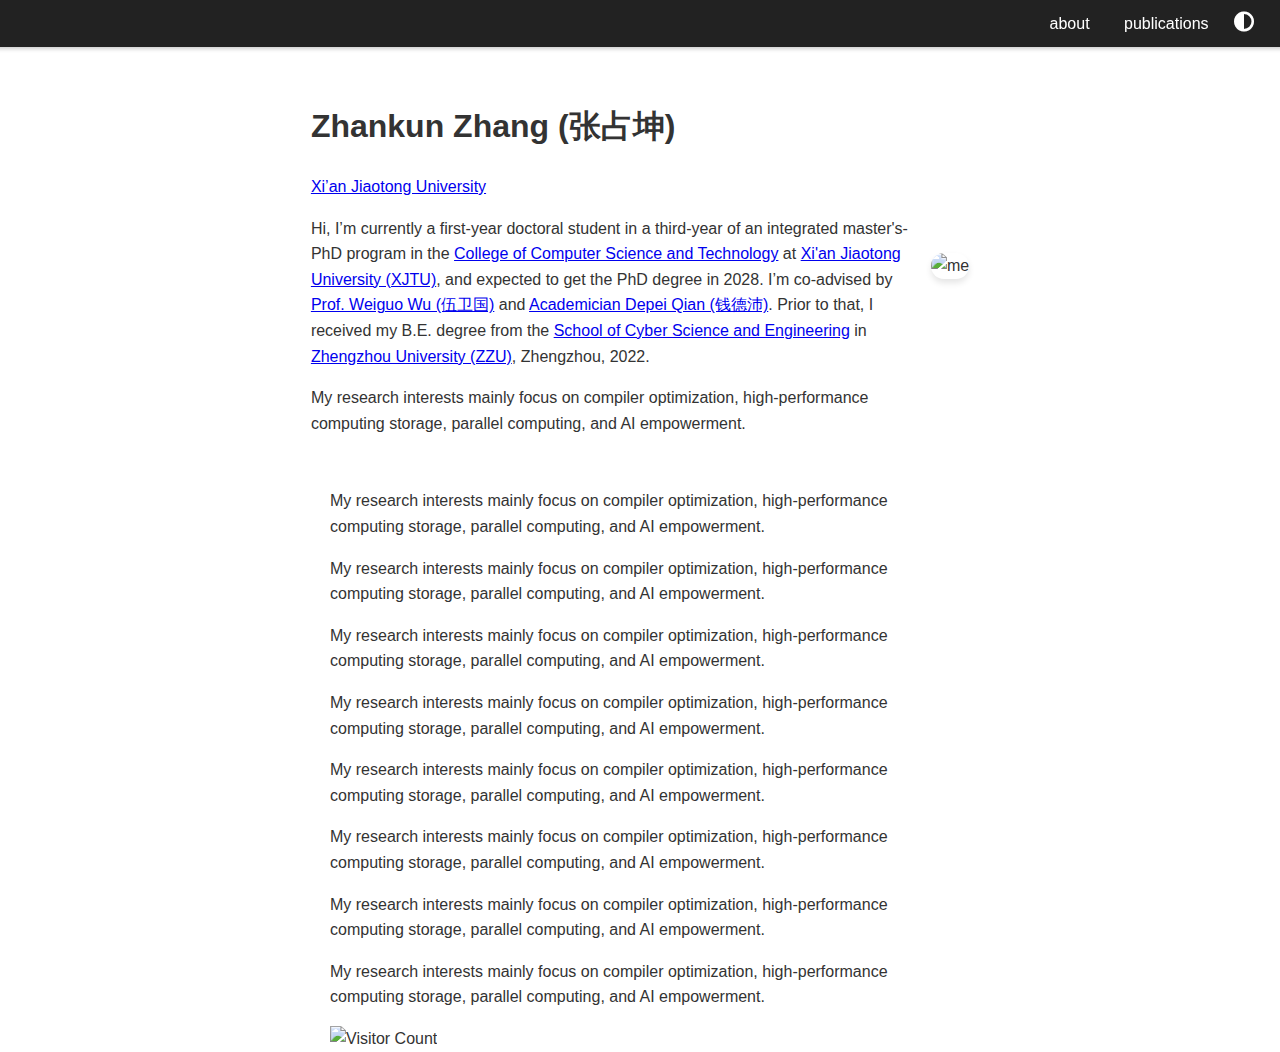
==== index.html @ d652e267 "Update index.html" ====
<!DOCTYPE html>
<html>
<head>
    <title>Zhankun Zhang (张占坤)</title>
    <link rel="stylesheet" href="css/styles.css">
    <link rel="stylesheet" href="https://cdnjs.cloudflare.com/ajax/libs/font-awesome/6.4.0/css/all.min.css">
</head>
<body>
    <nav class="navbar">
    <div class="right-align">
        <a href="#about">about</a>
        <a href="#publications">publications</a>
        <button id="theme-toggle" class="theme-icon">
            <i id="theme-icon" class="fas fa-adjust"></i>
        </button>
    </div>
    </nav>
    
    <div class="container">
        <div class="text-content">
            <h1>Zhankun Zhang (张占坤)</h1>
            <p><a href="https://www.xjtu.edu.cn/">Xi’an Jiaotong University</a></p>
            <p>Hi, I’m currently a first-year doctoral student in a third-year of an integrated master's-PhD program in the <a href="http://www.cs.xjtu.edu.cn/">College of Computer Science and Technology</a> at <a href="https://www.xjtu.edu.cn/">Xi'an Jiaotong University (XJTU)</a>, and expected to get the PhD degree in 2028. I’m co-advised by <a href="https://gr.xjtu.edu.cn/web/wgwu">Prof. Weiguo Wu (伍卫国)</a> and <a href="https://www.buaa.edu.cn/bh2024/info/1028/1595.htm">Academician Depei Qian (钱德沛)</a>. Prior to that, I received my B.E. degree from the <a href="http://softschool.zzu.edu.cn/">School of Cyber Science and Engineering</a> in <a href="https://www.zzu.edu.cn/">Zhengzhou University (ZZU)</a>, Zhengzhou, 2022.</p>
            <p>My research interests mainly focus on compiler optimization, high-performance computing storage, parallel computing, and AI empowerment.</p>
        </div>
        <div class="image-content">
            <img src="https://raw.githubusercontent.com/PHDZhangZK/phdzhangzk.github.io/main/images/me.jpg" alt="me" class="rounded-image">
        </div>
    </div>
    
        <div class="text-content">
            <p>My research interests mainly focus on compiler optimization, high-performance computing storage, parallel computing, and AI empowerment.</p>
            <p>My research interests mainly focus on compiler optimization, high-performance computing storage, parallel computing, and AI empowerment.</p>
            <p>My research interests mainly focus on compiler optimization, high-performance computing storage, parallel computing, and AI empowerment.</p>
            <p>My research interests mainly focus on compiler optimization, high-performance computing storage, parallel computing, and AI empowerment.</p>
            <p>My research interests mainly focus on compiler optimization, high-performance computing storage, parallel computing, and AI empowerment.</p>
            <p>My research interests mainly focus on compiler optimization, high-performance computing storage, parallel computing, and AI empowerment.</p>
            <p>My research interests mainly focus on compiler optimization, high-performance computing storage, parallel computing, and AI empowerment.</p>
            <p>My research interests mainly focus on compiler optimization, high-performance computing storage, parallel computing, and AI empowerment.</p>
            <img src="https://profile-counter.glitch.me/PHDZhangZK/count.svg" alt="Visitor Count">
        </div>
    

    <!-- 引入 JavaScript 文件 -->
    <script src="js/theme.js"></script>
</body>
</html>
---- css/styles.css ----
body {
    background-color: #ffffff; /* 默认浅色模式为纯白色 */
    color: #333;
    font-family: Arial, sans-serif;
    line-height: 1.6;
    margin: 0;
    padding: 0;
    display: flex;
    flex-direction: column;
    align-items: center;
    padding-top: 60px; /* 顶部留出导航栏空间 */
    transition: background-color 0.3s, color 0.3s;
}

.navbar {
    position: fixed;
    top: 0;
    width: 100%;
    background-color: #222;
    display: flex;
    justify-content: space-between;
    align-items: center;
    padding: 10px 20px;
    box-shadow: 0 2px 4px rgba(0, 0, 0, 0.2);
    z-index: 1000;
}

.navbar a {
    color: #fff;
    margin: 0 15px;
    text-decoration: none;
}

.navbar a:hover {
    text-decoration: underline;
}

.navbar .right-align {
    margin-left: auto;
    padding-right: 20px; /* 与正文相同的右边距 */
}

.theme-icon {
    background: none;
    border: none;
    cursor: pointer;
    outline: none;
    color: #fff;
    font-size: 20px;
}

.container {
    display: flex;
    align-items: center;
    justify-content: center;
    padding: 20px;
    max-width: 1200px; /* 设置页面内容的最大宽度 */
    width: 100%; /* 使内容占满整个可用宽度 */
    margin: 0 auto; /* 自动设置左右边距 */
}

.text-content {
    max-width: 600px;
    margin-right: 20px;
    flex: 1;
}

.image-content {
    flex-shrink: 0;
}

.rounded-image {
    border-radius: 15px;
    width: 200px;
    height: auto;
    box-shadow: 0px 4px 6px rgba(0, 0, 0, 0.1);
}

/* 深色模式：纯黑背景 */
body.dark-mode {
    background-color: #000000; /* 设置为纯黑色 */
    color: #ffffff; /* 文字颜色变为白色 */
}

@media (prefers-color-scheme: dark) {
    body.system-mode {
        background-color: #000000; /* 系统跟随下的深色模式 */
        color: #ffffff;
    }
}

@media (prefers-color-scheme: light) {
    body.system-mode {
        background-color: #ffffff; /* 系统跟随下的浅色模式 */
        color: #333;
    }
}
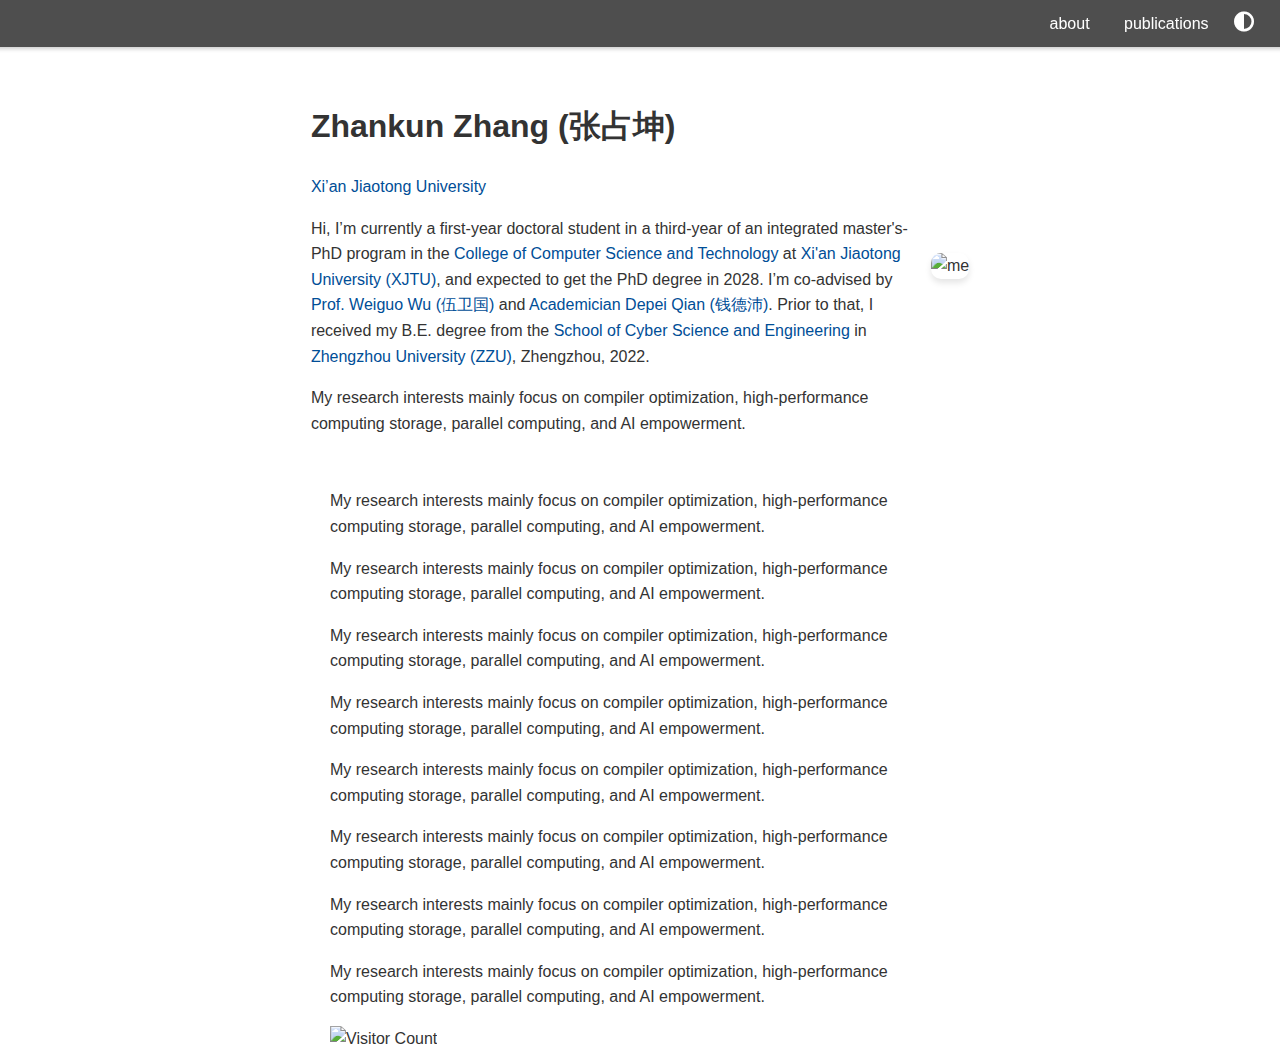
==== commit 90714af7: "Update index.html" ====
--- a/index.html
+++ b/index.html
@@ -18,7 +18,7 @@
     
     <div class="container">
         <div class="text-content">
-            <h1>Zhankun Zhang (张占坤)</h1>
+            <h1><b>Zhankun</b> Zhang (张占坤)</h1>
             <p><a href="https://www.xjtu.edu.cn/">Xi’an Jiaotong University</a></p>
             <p>Hi, I’m currently a first-year doctoral student in a third-year of an integrated master's-PhD program in the <a href="http://www.cs.xjtu.edu.cn/">College of Computer Science and Technology</a> at <a href="https://www.xjtu.edu.cn/">Xi'an Jiaotong University (XJTU)</a>, and expected to get the PhD degree in 2028. I’m co-advised by <a href="https://gr.xjtu.edu.cn/web/wgwu">Prof. Weiguo Wu (伍卫国)</a> and <a href="https://www.buaa.edu.cn/bh2024/info/1028/1595.htm">Academician Depei Qian (钱德沛)</a>. Prior to that, I received my B.E. degree from the <a href="http://softschool.zzu.edu.cn/">School of Cyber Science and Engineering</a> in <a href="https://www.zzu.edu.cn/">Zhengzhou University (ZZU)</a>, Zhengzhou, 2022.</p>
             <p>My research interests mainly focus on compiler optimization, high-performance computing storage, parallel computing, and AI empowerment.</p>
--- a/css/styles.css
+++ b/css/styles.css
@@ -1,7 +1,7 @@
 body {
     background-color: #ffffff; /* 默认浅色模式为纯白色 */
     color: #333;
-    font-family: Arial, sans-serif;
+    font-family: Arial, sans-serif, "DengXian", "Microsoft YaHei";
     line-height: 1.6;
     margin: 0;
     padding: 0;
@@ -16,7 +16,7 @@
     position: fixed;
     top: 0;
     width: 100%;
-    background-color: #222;
+    background-color: rgba(34, 34, 34, 0.8); /* 半透明背景颜色 */
     display: flex;
     justify-content: space-between;
     align-items: center;
@@ -28,11 +28,32 @@
 .navbar a {
     color: #fff;
     margin: 0 15px;
-    text-decoration: none;
+    text-decoration: none; /* 去掉导航栏中的下划线 */
 }
 
 .navbar a:hover {
-    text-decoration: underline;
+    text-decoration: underline; /* 悬停时显示下划线 */
+}
+
+/* 按钮和链接样式 */
+.theme-icon,
+.navbar a {
+    color: #fff;
+    transition: color 0.3s; /* 平滑过渡效果 */
+}
+
+/* 悬停时变为 #004E97 */
+.theme-icon:hover,
+.navbar a:hover {
+    color: #004E97;
+}
+
+/* 按钮选中时（聚焦或激活）显示为蓝色 */
+.theme-icon:focus,
+.theme-icon:active,
+.navbar a:focus,
+.navbar a:active {
+    color: blue;
 }
 
 .navbar .right-align {
@@ -45,8 +66,8 @@
     border: none;
     cursor: pointer;
     outline: none;
-    color: #fff;
     font-size: 20px;
+    opacity: 1; /* 保持按钮完全不透明 */
 }
 
 .container {
@@ -70,10 +91,20 @@
 }
 
 .rounded-image {
-    border-radius: 15px;
-    width: 200px;
+    border-radius: 10px;
+    width: 280px;
     height: auto;
     box-shadow: 0px 4px 6px rgba(0, 0, 0, 0.1);
+}
+
+/* 正文中的链接样式 */
+.text-content a {
+    color: #004E97; /* 设置正文链接的颜色 */
+    text-decoration: none; /* 去掉下划线 */
+}
+
+.text-content a:hover {
+    text-decoration: underline; /* 悬停时加下划线 */
 }
 
 /* 深色模式：纯黑背景 */
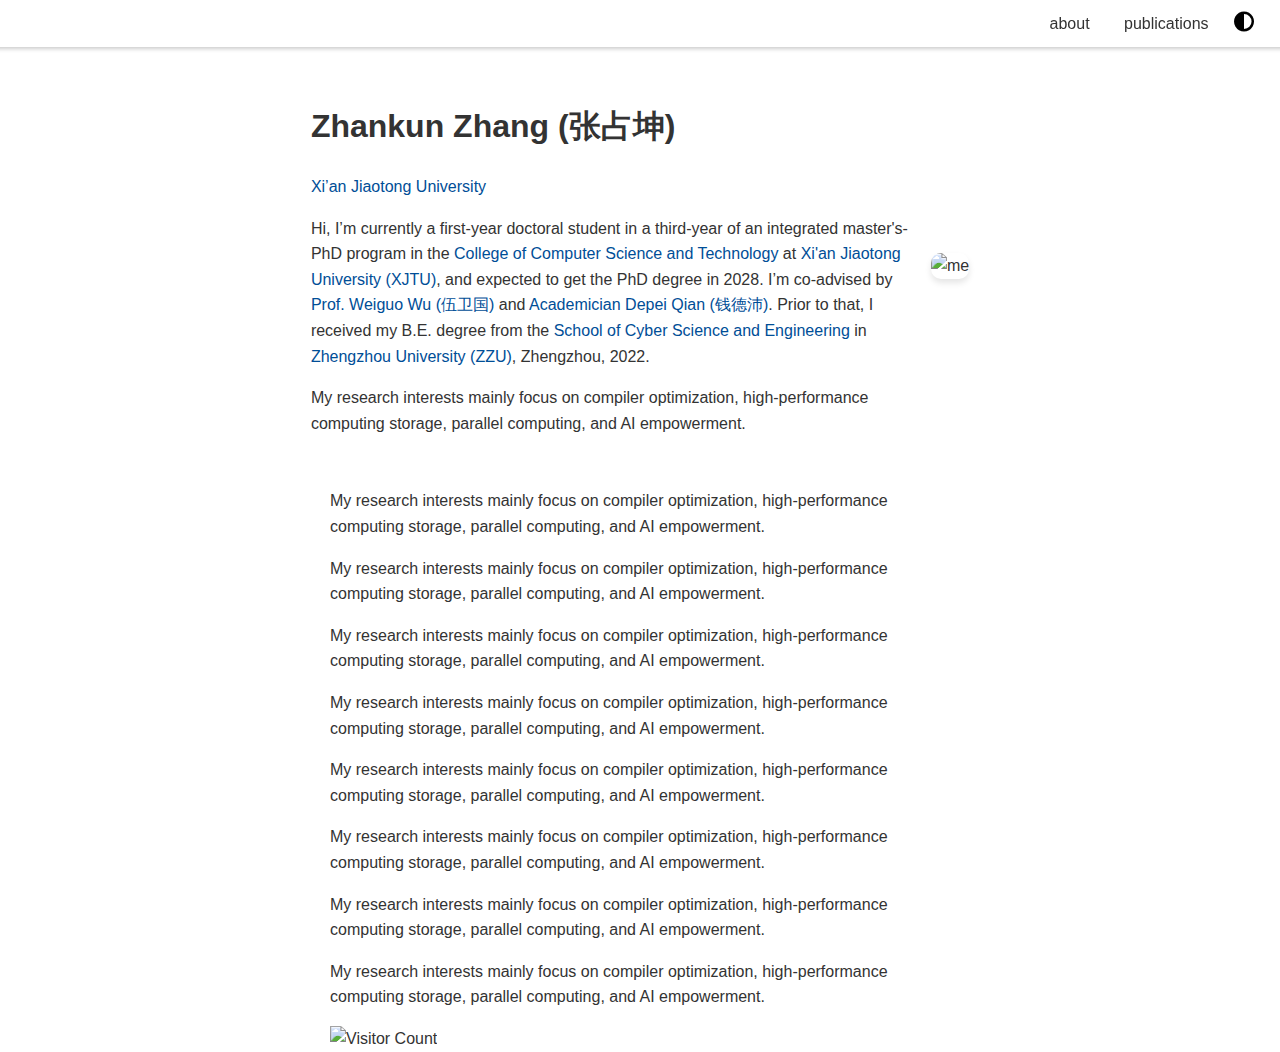
==== commit b277e714: "Update index.html" ====
--- a/index.html
+++ b/index.html
@@ -8,7 +8,7 @@
 <body>
     <nav class="navbar">
     <div class="right-align">
-        <a href="#about">about</a>
+        <a href="" class="active">about</a>
         <a href="#publications">publications</a>
         <button id="theme-toggle" class="theme-icon">
             <i id="theme-icon" class="fas fa-adjust"></i>
--- a/css/styles.css
+++ b/css/styles.css
@@ -1,7 +1,7 @@
 body {
     background-color: #ffffff; /* 默认浅色模式为纯白色 */
     color: #333;
-    font-family: Arial, sans-serif, "DengXian", "Microsoft YaHei";
+    font-family: Arial, sans-serif, "DengXian", "Microsoft YaHei"; /* 优先使用等线字体 */
     line-height: 1.6;
     margin: 0;
     padding: 0;
@@ -12,62 +12,72 @@
     transition: background-color 0.3s, color 0.3s;
 }
 
+/* 默认导航栏样式 */
 .navbar {
     position: fixed;
     top: 0;
     width: 100%;
-    background-color: rgba(34, 34, 34, 0.8); /* 半透明背景颜色 */
     display: flex;
     justify-content: space-between;
     align-items: center;
     padding: 10px 20px;
     box-shadow: 0 2px 4px rgba(0, 0, 0, 0.2);
     z-index: 1000;
+    transition: background-color 0.3s, color 0.3s;
 }
 
-.navbar a {
+/* 深色主题下的导航栏 */
+body.dark-mode .navbar {
+    background-color: rgba(34, 34, 34, 0.8); /* 深色背景，半透明 */
     color: #fff;
-    margin: 0 15px;
-    text-decoration: none; /* 去掉导航栏中的下划线 */
 }
 
-.navbar a:hover {
-    text-decoration: underline; /* 悬停时显示下划线 */
+/* 浅色主题下的导航栏 */
+body.light-mode .navbar {
+    background-color: rgba(255, 255, 255, 0.95); /* 浅色背景，白色半透明 */
+    color: #333;
+    border-bottom: 1px solid #eaeaea; /* 增加一个浅色的底边框 */
+}
+
+/* 导航栏链接样式 */
+.navbar a {
+    color: inherit; /* 继承导航栏的文字颜色 */
+    margin: 0 15px;
+    text-decoration: none;
+}
+
+/* 深色主题中的选中和悬停颜色 */
+body.dark-mode .navbar a.active,
+body.dark-mode .navbar a:hover {
+    color: #004E97; /* 深蓝色 */
+}
+
+/* 浅色主题中的选中和悬停颜色 */
+body.light-mode .navbar a.active,
+body.light-mode .navbar a:hover {
+    color: #C8161E; /* 浅色主题使用红色 */
 }
 
 /* 按钮和链接样式 */
 .theme-icon,
 .navbar a {
-    color: #fff;
     transition: color 0.3s; /* 平滑过渡效果 */
 }
 
-/* 悬停时变为 #004E97 */
-.theme-icon:hover,
-.navbar a:hover {
-    color: #004E97;
+/* 悬停时变色，但选中时不变色 */
+.theme-icon:hover {
+    color: #004E97; /* 悬停时显示为蓝色 */
 }
 
-/* 按钮选中时（聚焦或激活）显示为蓝色 */
+/* 保持按钮在激活状态下不变色 */
 .theme-icon:focus,
-.theme-icon:active,
-.navbar a:focus,
-.navbar a:active {
-    color: blue;
+.theme-icon:active {
+    color: inherit; /* 保持按钮的原始颜色不变 */
 }
 
 .navbar .right-align {
     margin-left: auto;
     padding-right: 20px; /* 与正文相同的右边距 */
-}
-
-.theme-icon {
-    background: none;
-    border: none;
-    cursor: pointer;
-    outline: none;
-    font-size: 20px;
-    opacity: 1; /* 保持按钮完全不透明 */
 }
 
 .container {
@@ -78,6 +88,16 @@
     max-width: 1200px; /* 设置页面内容的最大宽度 */
     width: 100%; /* 使内容占满整个可用宽度 */
     margin: 0 auto; /* 自动设置左右边距 */
+}
+
+
+.theme-icon {
+    background: none;
+    border: none;
+    cursor: pointer;
+    outline: none;
+    font-size: 20px;
+    opacity: 1; /* 保持按钮完全不透明 */
 }
 
 .text-content {
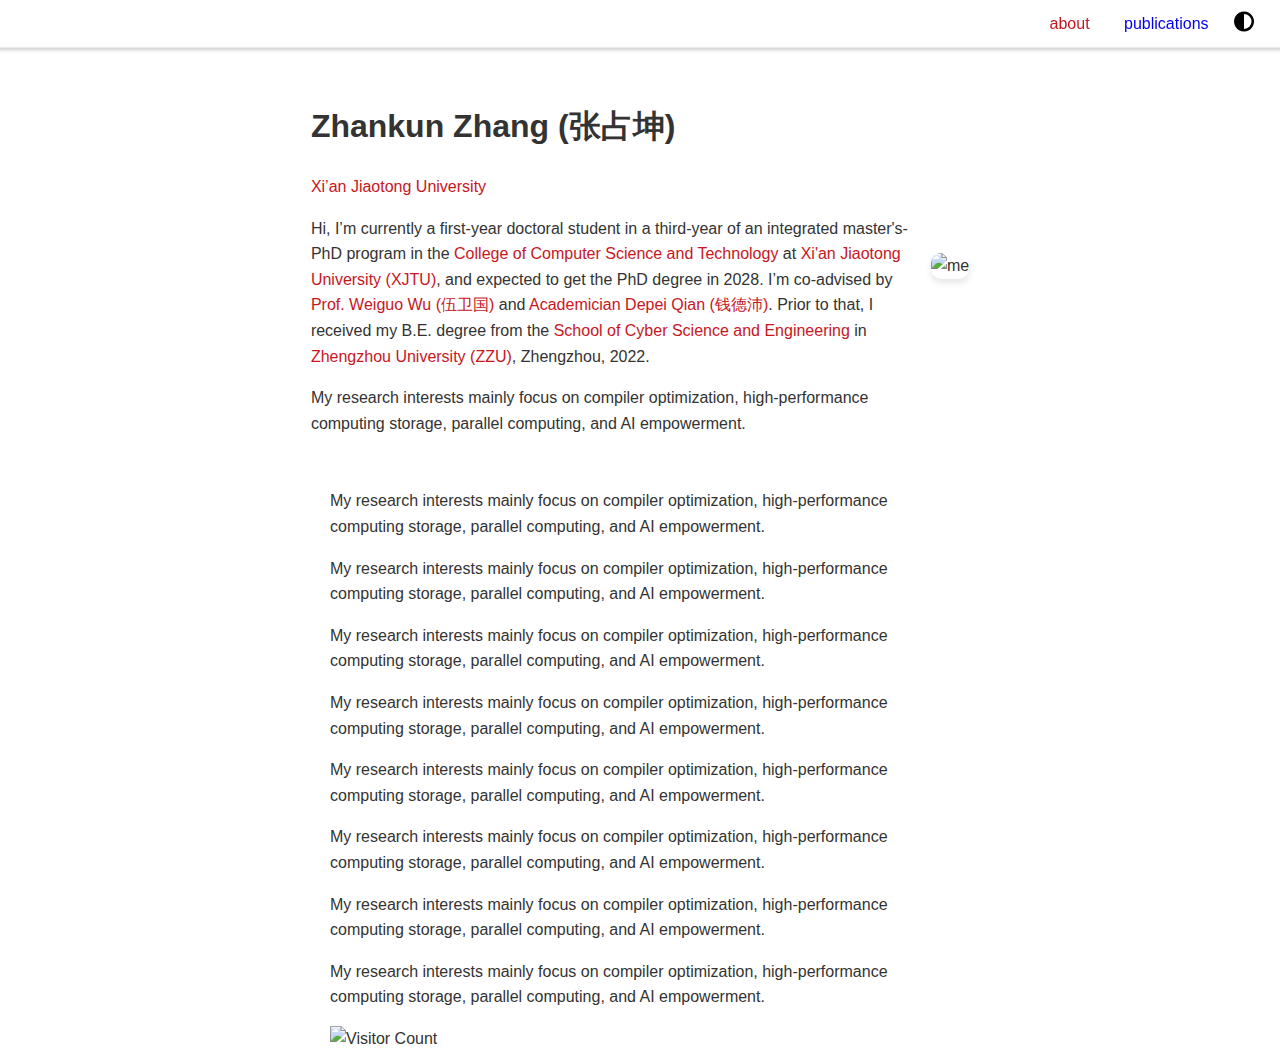
==== commit 3c6d062c: "Update index.html" ====
--- a/index.html
+++ b/index.html
@@ -18,7 +18,7 @@
     
     <div class="container">
         <div class="text-content">
-            <h1><b>Zhankun</b> Zhang (张占坤)</h1>
+            <h1><strong>Zhankun</strong> Zhang (张占坤)</h1>
             <p><a href="https://www.xjtu.edu.cn/">Xi’an Jiaotong University</a></p>
             <p>Hi, I’m currently a first-year doctoral student in a third-year of an integrated master's-PhD program in the <a href="http://www.cs.xjtu.edu.cn/">College of Computer Science and Technology</a> at <a href="https://www.xjtu.edu.cn/">Xi'an Jiaotong University (XJTU)</a>, and expected to get the PhD degree in 2028. I’m co-advised by <a href="https://gr.xjtu.edu.cn/web/wgwu">Prof. Weiguo Wu (伍卫国)</a> and <a href="https://www.buaa.edu.cn/bh2024/info/1028/1595.htm">Academician Depei Qian (钱德沛)</a>. Prior to that, I received my B.E. degree from the <a href="http://softschool.zzu.edu.cn/">School of Cyber Science and Engineering</a> in <a href="https://www.zzu.edu.cn/">Zhengzhou University (ZZU)</a>, Zhengzhou, 2022.</p>
             <p>My research interests mainly focus on compiler optimization, high-performance computing storage, parallel computing, and AI empowerment.</p>
--- a/css/styles.css
+++ b/css/styles.css
@@ -17,6 +17,7 @@
     position: fixed;
     top: 0;
     width: 100%;
+/* background-color: rgba(34, 34, 34, 0.8); /* 半透明背景颜色 */ 
     display: flex;
     justify-content: space-between;
     align-items: center;
@@ -27,35 +28,47 @@
 }
 
 /* 深色主题下的导航栏 */
-body.dark-mode .navbar {
+body.dark-mode .navbar, 
+body.system-dark .navbar {
     background-color: rgba(34, 34, 34, 0.8); /* 深色背景，半透明 */
     color: #fff;
+    border-bottom: 1px solid #1a1a1a; /* 增加一个浅色的底边框 */
 }
 
 /* 浅色主题下的导航栏 */
-body.light-mode .navbar {
-    background-color: rgba(255, 255, 255, 0.95); /* 浅色背景，白色半透明 */
+body.light-mode .navbar, 
+body.system-light .navbar {
+    background-color: rgba(255, 255, 255, 0.8); /* 浅色背景，白色半透明 */
     color: #333;
     border-bottom: 1px solid #eaeaea; /* 增加一个浅色的底边框 */
 }
 
-/* 导航栏链接样式 */
+ /* 导航栏链接样式 */
 .navbar a {
-    color: inherit; /* 继承导航栏的文字颜色 */
     margin: 0 15px;
     text-decoration: none;
 }
 
 /* 深色主题中的选中和悬停颜色 */
 body.dark-mode .navbar a.active,
-body.dark-mode .navbar a:hover {
+body.dark-mode .navbar a:hover,
+body.system-dark .navbar a.active,
+body.system-dark .navbar a:hover,
+body.dark-mode .theme-icon:hover,
+body.system-dark .theme-icon:hover{
     color: #004E97; /* 深蓝色 */
+    text-decoration: none;
 }
 
 /* 浅色主题中的选中和悬停颜色 */
 body.light-mode .navbar a.active,
-body.light-mode .navbar a:hover {
+body.light-mode .navbar a:hover,
+body.system-light .navbar a.active,
+body.system-light .navbar a:hover,
+body.light-mode .theme-icon:hover,
+body.system-light .theme-icon:hover{
     color: #C8161E; /* 浅色主题使用红色 */
+    text-decoration: none;
 }
 
 /* 按钮和链接样式 */
@@ -65,19 +78,33 @@
 }
 
 /* 悬停时变色，但选中时不变色 */
-.theme-icon:hover {
-    color: #004E97; /* 悬停时显示为蓝色 */
+/* .theme-icon:hover {
+    color: #004E97; 
+} */
+
+/* 保持按钮在激活状态下不变色 */
+body.system-light .theme-icon,
+body.light-mode .theme-icon{
+    color: #000000; 
 }
 
-/* 保持按钮在激活状态下不变色 */
-.theme-icon:focus,
-.theme-icon:active {
-    color: inherit; /* 保持按钮的原始颜色不变 */
+body.system-dark .theme-icon,
+body.light-dark .theme-icon{
+    color: #ffffff; 
 }
 
 .navbar .right-align {
     margin-left: auto;
     padding-right: 20px; /* 与正文相同的右边距 */
+}
+
+.theme-icon {
+    background: none;
+    border: none;
+    cursor: pointer;
+    outline: none;
+    font-size: 20px;
+    opacity: 1; /* 保持按钮完全不透明 */
 }
 
 .container {
@@ -88,16 +115,6 @@
     max-width: 1200px; /* 设置页面内容的最大宽度 */
     width: 100%; /* 使内容占满整个可用宽度 */
     margin: 0 auto; /* 自动设置左右边距 */
-}
-
-
-.theme-icon {
-    background: none;
-    border: none;
-    cursor: pointer;
-    outline: none;
-    font-size: 20px;
-    opacity: 1; /* 保持按钮完全不透明 */
 }
 
 .text-content {
@@ -118,8 +135,15 @@
 }
 
 /* 正文中的链接样式 */
-.text-content a {
+body.dark-mode .text-content a ,
+body.system-dark .text-content a{
     color: #004E97; /* 设置正文链接的颜色 */
+    text-decoration: none; /* 去掉下划线 */
+}
+/* 正文中的链接样式 */
+body.light-mode .text-content a ,
+body.system-light .text-content a{
+    color: #C8161E; /* 浅色主题使用红色 */
     text-decoration: none; /* 去掉下划线 */
 }
 
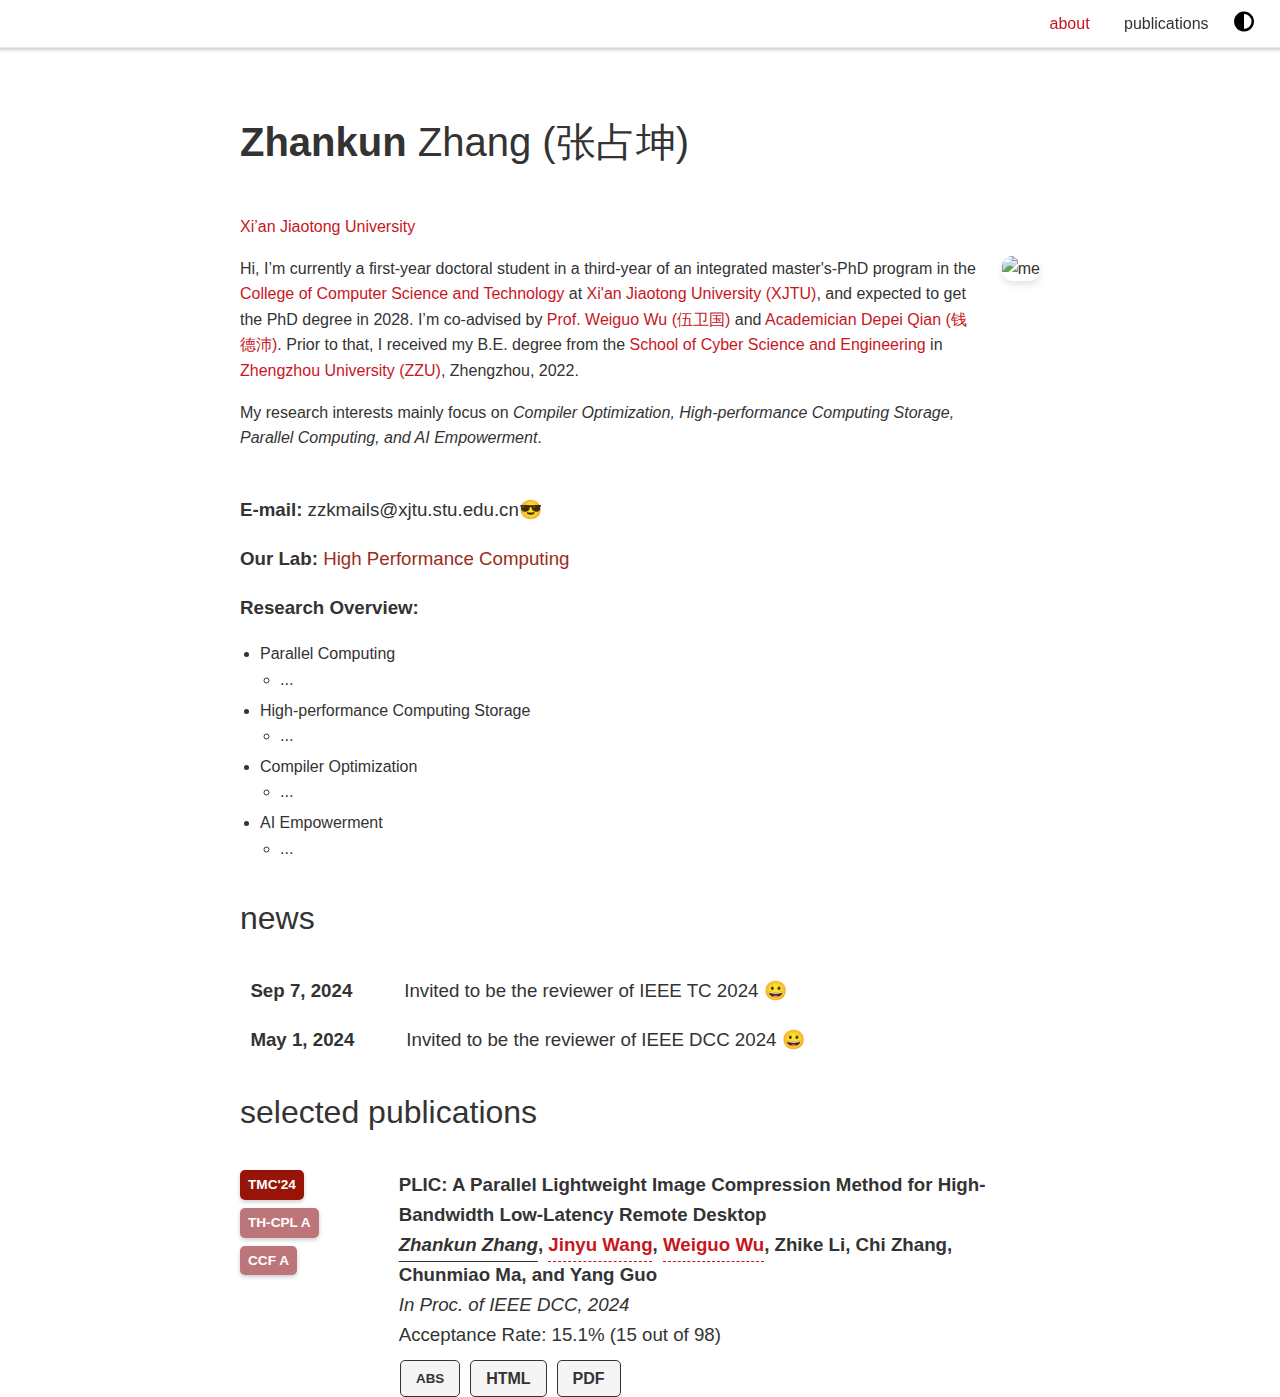
==== commit d9c49811: "Add files via upload" ====
--- a/index.html
+++ b/index.html
@@ -15,30 +15,95 @@
         </button>
     </div>
     </nav>
-    
     <div class="container">
         <div class="text-content">
-            <h1><strong>Zhankun</strong> Zhang (张占坤)</h1>
+            <p class="h1-size"><b>Zhankun</b> Zhang (张占坤)</p>
             <p><a href="https://www.xjtu.edu.cn/">Xi’an Jiaotong University</a></p>
             <p>Hi, I’m currently a first-year doctoral student in a third-year of an integrated master's-PhD program in the <a href="http://www.cs.xjtu.edu.cn/">College of Computer Science and Technology</a> at <a href="https://www.xjtu.edu.cn/">Xi'an Jiaotong University (XJTU)</a>, and expected to get the PhD degree in 2028. I’m co-advised by <a href="https://gr.xjtu.edu.cn/web/wgwu">Prof. Weiguo Wu (伍卫国)</a> and <a href="https://www.buaa.edu.cn/bh2024/info/1028/1595.htm">Academician Depei Qian (钱德沛)</a>. Prior to that, I received my B.E. degree from the <a href="http://softschool.zzu.edu.cn/">School of Cyber Science and Engineering</a> in <a href="https://www.zzu.edu.cn/">Zhengzhou University (ZZU)</a>, Zhengzhou, 2022.</p>
-            <p>My research interests mainly focus on compiler optimization, high-performance computing storage, parallel computing, and AI empowerment.</p>
+            <p>My research interests mainly focus on <em>Compiler Optimization, High-performance Computing Storage, Parallel Computing, and AI Empowerment</em>.</p>
         </div>
         <div class="image-content">
             <img src="https://raw.githubusercontent.com/PHDZhangZK/phdzhangzk.github.io/main/images/me.jpg" alt="me" class="rounded-image">
         </div>
     </div>
-    
-        <div class="text-content">
-            <p>My research interests mainly focus on compiler optimization, high-performance computing storage, parallel computing, and AI empowerment.</p>
-            <p>My research interests mainly focus on compiler optimization, high-performance computing storage, parallel computing, and AI empowerment.</p>
-            <p>My research interests mainly focus on compiler optimization, high-performance computing storage, parallel computing, and AI empowerment.</p>
-            <p>My research interests mainly focus on compiler optimization, high-performance computing storage, parallel computing, and AI empowerment.</p>
-            <p>My research interests mainly focus on compiler optimization, high-performance computing storage, parallel computing, and AI empowerment.</p>
-            <p>My research interests mainly focus on compiler optimization, high-performance computing storage, parallel computing, and AI empowerment.</p>
-            <p>My research interests mainly focus on compiler optimization, high-performance computing storage, parallel computing, and AI empowerment.</p>
-            <p>My research interests mainly focus on compiler optimization, high-performance computing storage, parallel computing, and AI empowerment.</p>
-            <img src="https://profile-counter.glitch.me/PHDZhangZK/count.svg" alt="Visitor Count">
+    <div class="main-context">
+        <div class="research-overview">
+            <p class="h3-size"><strong>E-mail:</strong> zzkmails@xjtu.stu.edu.cn<span class="animated-emoji">😎</span></p>
+            <p class="h3-size"><b>Our Lab:</b><a href="http://www.cs.xjtu.edu.cn/info/2373/2272.htm"> High Performance Computing</a></p>
+            <h3>Research Overview:</h3>
+            <ul>
+                <li>Parallel Computing
+                    <ul>
+                        <li>...</li>
+                    </ul>
+                </li>
+                <li>High-performance Computing Storage
+                    <ul>
+                        <li>...</li>
+                    </ul>
+                </li>
+                <li>Compiler Optimization
+                    <ul>
+                        <li>...</li>
+                    </ul>
+                </li>
+                <li>AI Empowerment
+                    <ul>
+                        <li>...</li>
+                    </ul>
+                </li>
+               
+            </ul>
+            
         </div>
+        <p class="news-size">news</p>
+        <p class="h3-size">
+            <b>&nbsp;&nbsp;Sep 7, 2024</b>&nbsp;&nbsp;&nbsp;&nbsp;&nbsp;&nbsp;&nbsp;&nbsp;&nbsp;&nbsp;Invited to be the reviewer of IEEE TC 2024
+            <span class="animated-emoji">😀</span>
+        </p>
+        <p class="h3-size">
+            <b>&nbsp;&nbsp;May 1, 2024</b>&nbsp;&nbsp;&nbsp;&nbsp;&nbsp;&nbsp;&nbsp;&nbsp;&nbsp;&nbsp;Invited to be the reviewer of IEEE DCC 2024
+            <span class="animated-emoji">😀</span>
+        </p>
+        <p class="news-size">selected publications</p>
+        <div class="publication-entry">
+            <div class="publication-tags">
+                <span class="tag0 ">TMC'24</span>
+                <span class="tag">TH-CPL A</span>
+                <span class="tag">CCF A</span>
+            </div>
+            <p class="h3-size">
+                <b>PLIC: A Parallel Lightweight Image Compression Method for High-Bandwidth Low-Latency Remote Desktop<br> 
+                <span class="underline"><em>Zhankun Zhang</em></span>, <span class="dotted-underline"><a href="https://gr.xjtu.edu.cn/web/wangjinyu">Jinyu Wang</a></span>,
+                <span class="dotted-underline"><a href="https://gr.xjtu.edu.cn/web/wgwu">Weiguo Wu</a></span>, Zhike Li, Chi Zhang, Chunmiao Ma, and Yang Guo</b><br>
+                <em>In Proc. of IEEE DCC, 2024</em><br>
+                Acceptance Rate: 15.1% (15 out of 98)
+            </p>
+        </div>
+        <div class="publication">
+            <div class="buttons">
+                <button class="btn" onclick="toggleAbstract()">ABS</button>
+                <a href="your-html-page-link.html" class="btn" target="_blank">HTML</a>
+                <a href="your-pdf-file.pdf" class="btn" target="_blank">PDF</a>
+            </div>
+            <div id="abstract" class="abstract-content">
+                <p>In high bandwidth scenarios, this research addresses the problem of presenting desktop
+                    images, such as real-time and clarity, for remote desktop systems. Remote desktop tools
+                    typically introduce image compression to manage bandwidth. Because of the excellent
+                    performance in eliminating redundancy of images, JPEG becomes a popular choice in remote
+                    desktop systems. While it creates artifacts and more computation as compression increases.
+                    Recently, high bandwidth environments have been gaining popularity, such as FTTR and
+                    FTTH, making the lightweight image compression possible. This research introduces a
+                    parallel lightweight image compression method. By reconstructing the coding process of
+                    JPEG, parallel techniques are utilized to accelerate the coding process to reduce the single-frame computational latency and improve the image quality. The method outperforms
+                    conventional JPEG and the latest lightweight compression JPEG XS (ISO/IEC 21122)
+                    standard in terms of single-frame latency, and it is visually lossless.</p>
+            </div>
+        </div>
+        
+        
+        
+    </div>
     
 
     <!-- 引入 JavaScript 文件 -->
--- a/css/styles.css
+++ b/css/styles.css
@@ -16,8 +16,7 @@
 .navbar {
     position: fixed;
     top: 0;
-    width: 100%;
-/* background-color: rgba(34, 34, 34, 0.8); /* 半透明背景颜色 */ 
+    width: 100%; 
     display: flex;
     justify-content: space-between;
     align-items: center;
@@ -74,13 +73,10 @@
 /* 按钮和链接样式 */
 .theme-icon,
 .navbar a {
+    color:inherit;
     transition: color 0.3s; /* 平滑过渡效果 */
 }
 
-/* 悬停时变色，但选中时不变色 */
-/* .theme-icon:hover {
-    color: #004E97; 
-} */
 
 /* 保持按钮在激活状态下不变色 */
 body.system-light .theme-icon,
@@ -107,20 +103,29 @@
     opacity: 1; /* 保持按钮完全不透明 */
 }
 
+
+
+/* 让容器中的文本和图片并排显示 */
 .container {
     display: flex;
     align-items: center;
-    justify-content: center;
-    padding: 20px;
-    max-width: 1200px; /* 设置页面内容的最大宽度 */
+    justify-content: space-between;
+    padding: 10px; /* 统一的内边距 */
+    max-width: 800px; /* 设置页面内容的最大宽度 */
     width: 100%; /* 使内容占满整个可用宽度 */
-    margin: 0 auto; /* 自动设置左右边距 */
+    margin: 0 auto; /* 居中对齐 */
+}
+/* 让主要内容部分与 .container 保持对齐 */
+.main-context {
+    max-width: 800px; /* 与 .container 一致 */
+    width: 100%; /* 占满容器宽度 */
+    padding: 0px; /* 统一的内边距 */
+    margin: 0 auto; /* 居中对齐 */
 }
 
 .text-content {
-    max-width: 600px;
-    margin-right: 20px;
     flex: 1;
+    margin-right: 20px; /* 确保文本和图片之间有间距 */
 }
 
 .image-content {
@@ -129,44 +134,232 @@
 
 .rounded-image {
     border-radius: 10px;
-    width: 280px;
+    width: 200px; /* 固定图片宽度 */
     height: auto;
     box-shadow: 0px 4px 6px rgba(0, 0, 0, 0.1);
 }
+/* 让footer和文本都居中 */
+.footer {
+    text-align: center;
+    padding: 10px;
+}
 
 /* 正文中的链接样式 */
 body.dark-mode .text-content a ,
-body.system-dark .text-content a{
+body.system-dark .text-content a,
+body.dark-mode .publication-entry a,
+body.system-dark .publication-entry a{
     color: #004E97; /* 设置正文链接的颜色 */
     text-decoration: none; /* 去掉下划线 */
 }
 /* 正文中的链接样式 */
 body.light-mode .text-content a ,
-body.system-light .text-content a{
+body.system-light .text-content a,
+body.light-mode .publication-entry a,
+body.system-light .publication-entry a {
     color: #C8161E; /* 浅色主题使用红色 */
     text-decoration: none; /* 去掉下划线 */
 }
-
-.text-content a:hover {
-    text-decoration: underline; /* 悬停时加下划线 */
+body.light-mode .research-overview a ,
+body.system-light .research-overview a,
+body.dark-mode .research-overview a ,
+body.system-dark .research-overview a {
+    color: #9A2C21; /* 浅色主题使用红色 */
+    text-decoration: none; /* 去掉下划线 */
+}
+
+.text-content a:hover,
+.main-context a:hover,
+.research-overview a:hover {
+    text-decoration: underline !important; /* 悬停时加下划线 */
 }
 
 /* 深色模式：纯黑背景 */
-body.dark-mode {
+body.dark-mode,
+body.system-dark{
     background-color: #000000; /* 设置为纯黑色 */
     color: #ffffff; /* 文字颜色变为白色 */
 }
-
+body.light-mode,
+body.system-light{
+    background-color: #ffffff; 
+        color: #333;
+}
 @media (prefers-color-scheme: dark) {
-    body.system-mode {
+    body.system-dark {
         background-color: #000000; /* 系统跟随下的深色模式 */
         color: #ffffff;
     }
 }
 
 @media (prefers-color-scheme: light) {
-    body.system-mode {
+    body.system-light {
         background-color: #ffffff; /* 系统跟随下的浅色模式 */
         color: #333;
     }
 }
+
+.research-overview ul {
+    list-style-type: disc; /* 使用圆点作为列表符号 */
+    padding-left: 20px; /* 增加缩进 */
+}
+
+.research-overview ul ul {
+    list-style-type: circle; /* 使用小圆圈作为子列表符号 */
+    padding-left: 20px; /* 增加子列表的缩进 */
+}
+
+.research-overview li {
+    margin-bottom: 5px; /* 调整每个列表项之间的间距 */
+}
+
+
+.animated-emoji {
+    display: inline-block;
+    animation: bounce 1s infinite;
+}
+
+@keyframes bounce {
+    0%, 20%, 50%, 80%, 100% {
+        transform: translateY(0);
+    }
+    40% {
+        transform: translateY(-10px);
+    }
+    60% {
+        transform: translateY(-5px);
+    }
+}
+
+
+.h3-size {
+    font-size: 1.17em; /* 或者设置为和 h3 一样的具体大小，例如 18px */
+    font-weight: normal; /* 确保不加粗 */
+}
+.h1-size {
+    font-size: 40px; /* 或者设置为和 h1 一样的具体大小，例如 32px */
+    font-weight: normal; /* 确保不加粗 */
+}
+.news-size {
+    font-size: 32px; /* 或者设置为和 h3 一样的具体大小，例如 18px */
+    font-weight: normal; /* 确保不加粗 */
+}
+.hanging-indent {
+    text-indent: 20px; /* 第一行向左缩进 20px */
+}
+
+.publication-tags {
+    display: flex;
+    flex-direction: column; /* 纵向排列 */
+    gap: 8px; /* 控制小牌之间的垂直间距 */
+}
+.publication-entry {
+    display: flex; /* 使用 flex 布局让元素在同一行 */
+    flex-wrap: wrap; /* 允许换行 */
+    align-items: flex-start; /* 垂直居中对齐 */
+    gap: 80px; /* 标签和文本之间的间距 */
+}
+/* 使文本和小牌在同一行 */
+.publication-entry p {
+    margin: 0; /* 去除默认的段落间距 */
+    flex: 1; /* 让文本占用剩余空间 */
+    display: inline; /* 确保与小牌在同一行 */
+}
+.tag {
+    display: inline-block;
+    padding: 4px 8px; /* 内边距，控制小牌大小 */
+    background-color: #981408; /* 默认黄色背景，可以根据需要修改 */
+    color: #fff; /* 字体颜色 */
+    font-size: 0.85em; /* 控制字体大小 */
+    font-weight: bold;
+    border-radius: 5px; /* 圆角 */
+    text-align: center;
+    box-shadow: 0px 2px 4px rgba(0, 0, 0, 0.2); /* 阴影效果 */
+    width: fit-content; /* 根据内容自动调整宽度 */
+}
+.tag0 {
+    display: inline-block;
+    padding: 4px 8px; /* 内边距，控制小牌大小 */
+    background-color: #981408; /* 默认黄色背景，可以根据需要修改 */
+    color: #fff; /* 字体颜色 */
+    font-size: 0.85em; /* 控制字体大小 */
+    font-weight: bold;
+    border-radius: 5px; /* 圆角 */
+    text-align: center;
+    box-shadow: 0px 2px 4px rgba(0, 0, 0, 0.2); /* 阴影效果 */
+    width: fit-content; /* 根据内容自动调整宽度 */
+}
+/* 不同颜色的标签 */
+body.system-light .tag,
+body.light-mode .tag{
+    background-color: #bc7579; /* 红色 */
+}
+
+body.system-dark .tag,
+body.dark-mode .tag {
+    background-color: #3981c5; /* 蓝色 */
+}
+
+body.system-light .dotted-underline,
+body.light-mode .dotted-underline {
+    color: #C8161E; /* 浅色主题使用红色 */
+}
+
+body.system-dark .dotted-underline,
+body.dark-mode .dotted-underline {
+    color: #004E97; /* 浅色主题使用红色 */
+}
+.underline {
+    text-decoration: underline; /* 普通下划线 */
+    text-underline-offset: 10px; /* 增加下划线与文本的间距 */
+}
+.dotted-underline {
+    text-decoration: underline;
+    text-decoration-style: dashed; /* 虚线样式 */
+    text-decoration-thickness: 1px; /* 控制下划线的粗细 */
+    text-decoration-color: currentColor !important; /* 使用文本的当前颜色 */
+    text-underline-offset: 10px; /* 增加下划线与文本的间距 */
+}
+
+
+.buttons {
+    display: flex;
+    gap: 10px; /* 按钮之间的间距 */
+    margin-top: 10px;
+    margin-left: 160px; /* 调整按钮组距离左侧边框的距离 */
+}
+
+.buttons a:hover {
+    text-decoration: none !important;
+}
+.btn {
+    background-color: #f5f5f5;
+    border: 1px solid #333;
+    padding: 5px 15px;
+    border-radius: 5px;
+    text-align: center;
+    text-decoration: none;
+    color: #333;
+    font-weight: bold;
+    cursor: pointer;
+    transition: background-color 0.3s;
+}
+
+body.system-dark .btn:hover,
+body.dark-mode .btn:hover {
+    background-color: #3981c5; /* 悬停时改变背景颜色 */
+}
+body.system-light .btn:hover,
+body.light-mode .btn:hover {
+    background-color: #bc7579; /* 悬停时改变背景颜色 */
+}
+.abstract-content {
+    display: none; /* 默认隐藏摘要内容 */
+    margin-top: 15px;
+    padding: 10px;
+    border: 1px dashed #999;
+    background-color: transparent;
+    margin-left: 160px; /* 调整按钮组距离左侧边框的距离 */
+    text-align: justify; /* 两边对齐文本 */
+}
+
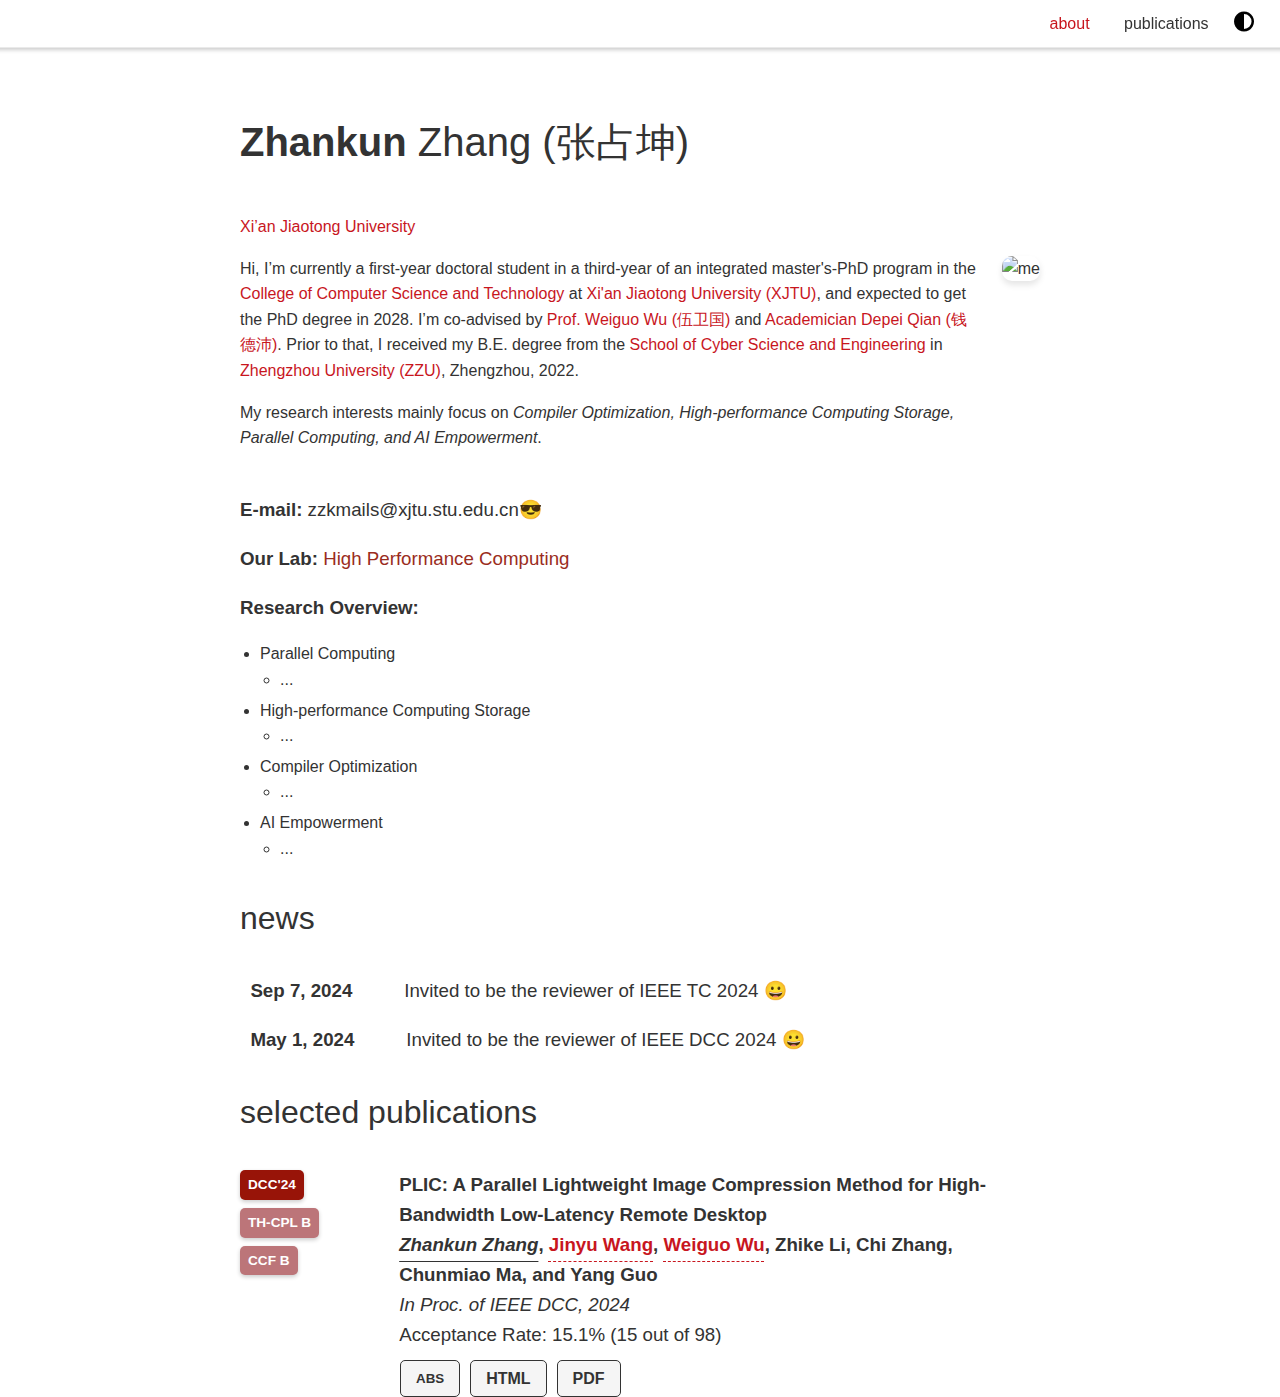
==== commit 06c8ad39: "Update index.html" ====
--- a/index.html
+++ b/index.html
@@ -68,9 +68,9 @@
         <p class="news-size">selected publications</p>
         <div class="publication-entry">
             <div class="publication-tags">
-                <span class="tag0 ">TMC'24</span>
-                <span class="tag">TH-CPL A</span>
-                <span class="tag">CCF A</span>
+                <span class="tag0 ">DCC'24</span>
+                <span class="tag">TH-CPL B</span>
+                <span class="tag">CCF B</span>
             </div>
             <p class="h3-size">
                 <b>PLIC: A Parallel Lightweight Image Compression Method for High-Bandwidth Low-Latency Remote Desktop<br> 
